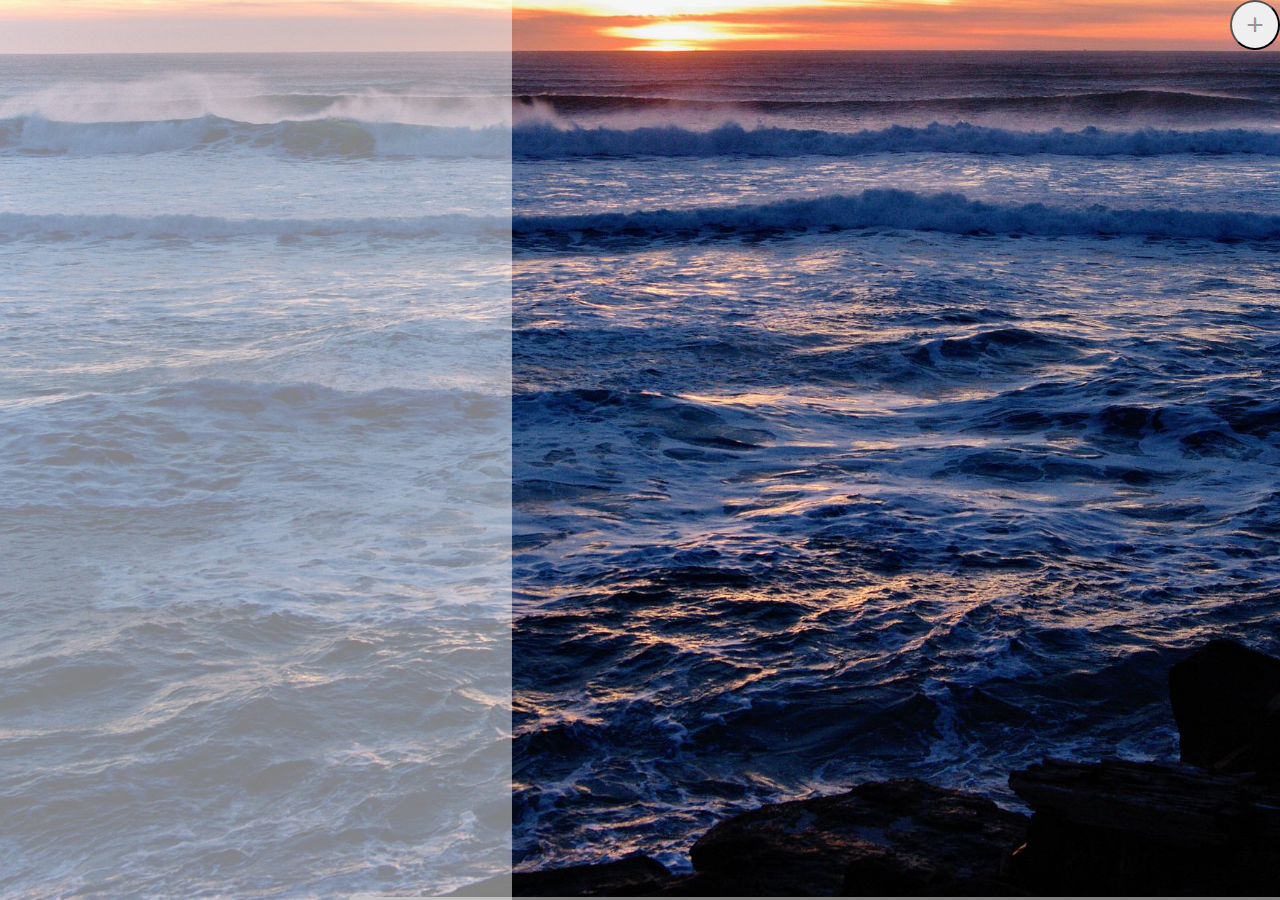
==== to-do-folder.html @ 3a4dea5b "create folder page" ====
<!DOCTYPE html>
<html lang="en">
    <head>
        <link rel="stylesheet" href="./to-do-folder.css" />
        <meta charset="UTF-8" />
        <meta http-equiv="X-UA-Compatible" content="IE=edge" />
        <meta name="viewport" content="width=device-width, initial-scale=1.0" />
        <title>Document</title>
    </head>
    <body>
        <div class="container">
            <div class="modal__container hidden">
                <div class="modal">
                    <button class="close__btn">X</button>
                    <div class="title__container">
                        <label for="title" class="title__label">Title</label>
                        <input type="text" id="title" />
                    </div>
                    <div class="color__container">
                        <label for="color" class="color__label">Color</label>
                        <input type="color" id="color" />
                    </div>
                    <button class="create__folder">Create Folder</button>
                </div>
            </div>
            <aside class="folder__container">
                <div class="sub__folder__container"></div>
            </aside>
            <button class="add__folder">+</button>
        </div>
        <script src="./javascript/background.js"></script>
        <script src="./javascript/createFolder.js"></script>
    </body>
</html>
---- to-do-folder.css ----
@import './reset.css';

.container {
    position: relative;
    width: 100vw;
    height: 100vh;
    background-size: cover;
}

.modal__container {
    position: absolute;
    display: flex;
    justify-content: center;
    align-items: center;
    width: 100%;
    height: 100%;
    background-color: rgba(0, 0, 0, 0.4);
}

.modal {
    position: relative;
    display: flex;
    flex-direction: column;
    align-items: center;
    justify-content: center;
    width: 30%;
    height: 30%;
    border: 1px solid black;
    border-radius: 10px;
    background-color: rgba(255, 255, 255, 0.7);
}

.close__btn {
    position: absolute;
    top: 5px;
    right: 10px;
    cursor: pointer;
    border: none;
    background-color: rgba(0, 0, 0, 0);
}

.title__container,
.color__container {
    display: flex;
    flex-direction: column;
    gap: 10px;
    align-items: center;
}

#title {
    width: 100%;
    margin-bottom: 20px;
}

#color {
    width: 100%;
    margin-bottom: 30px;
}

.folder__container {
    width: 40%;
    height: 100%;
    background-color: rgba(255, 255, 255, 0.5);
}

.sub__folder__container {
    display: flex;
}

.folder {
    display: flex;
    flex-direction: column;
    align-items: center;
    justify-content: center;
    width: 100%;
    height: 20%;
}

.folder img {
    width: 35px;
    height: 35px;
}

.add__folder {
    position: absolute;
    right: 0;
    top: 0;
    width: 50px;
    height: 50px;
    border-radius: 50%;
    font-size: 30px;
    color: rgba(0, 0, 0, 0.4);
    cursor: pointer;
}

.hidden {
    display: none;
}
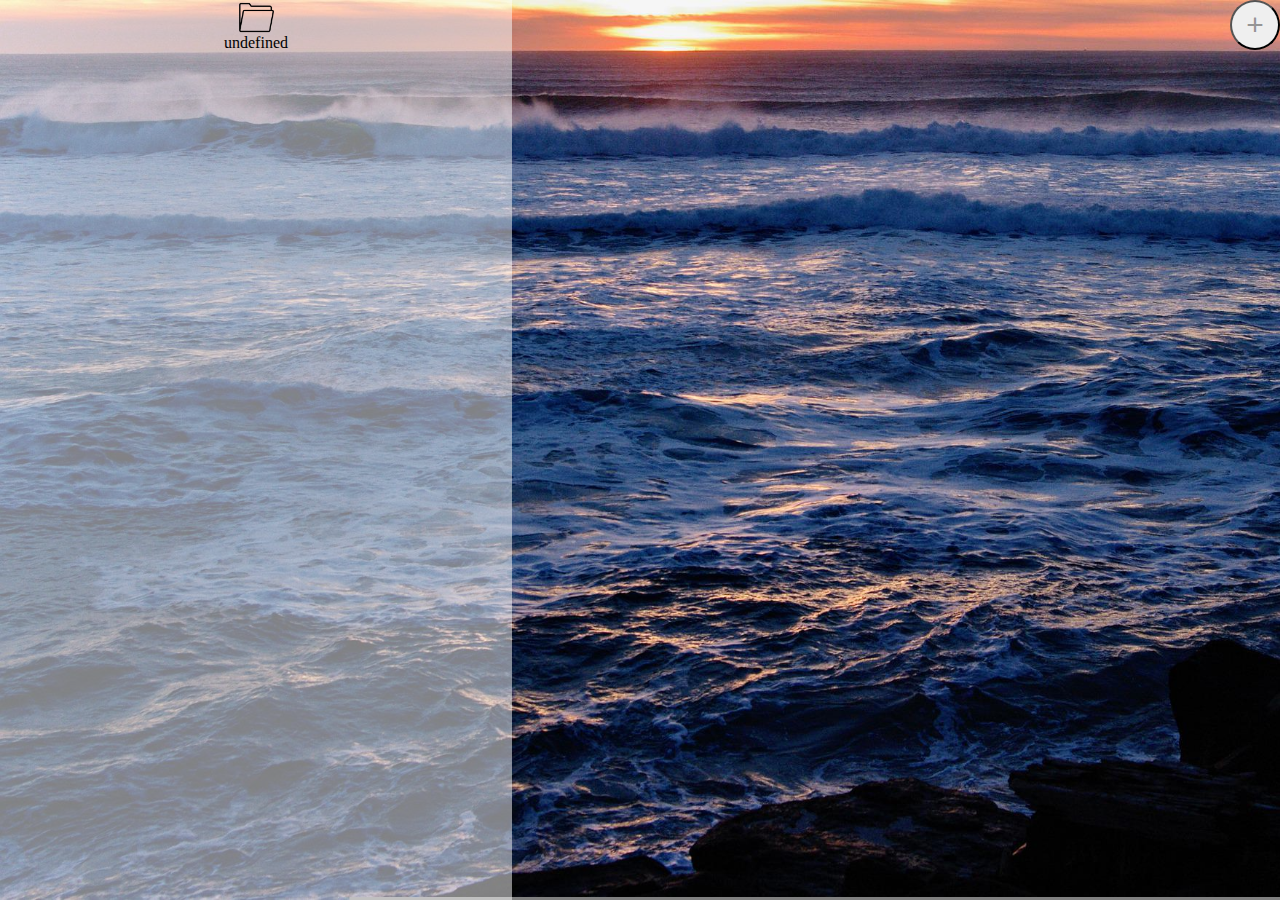
==== commit b7fb1b6f: "create folder 2" ====
--- a/to-do-folder.html
+++ b/to-do-folder.html
@@ -23,12 +23,11 @@
                     <button class="create__folder">Create Folder</button>
                 </div>
             </div>
-            <aside class="folder__container">
-                <div class="sub__folder__container"></div>
-            </aside>
+            <aside class="folder__container"></aside>
             <button class="add__folder">+</button>
         </div>
         <script src="./javascript/background.js"></script>
         <script src="./javascript/createFolder.js"></script>
+        <script src="./javascript/folderEvent.js"></script>
     </body>
 </html>
--- a/to-do-folder.css
+++ b/to-do-folder.css
@@ -65,6 +65,8 @@
 
 .sub__folder__container {
     display: flex;
+    justify-content: space-evenly;
+    margin-bottom: 20px;
 }
 
 .folder {
@@ -72,9 +74,11 @@
     flex-direction: column;
     align-items: center;
     justify-content: center;
-    width: 100%;
-    height: 20%;
 }
+
+/* .folder {
+    background-color: #556fed;
+} */
 
 .folder img {
     width: 35px;
